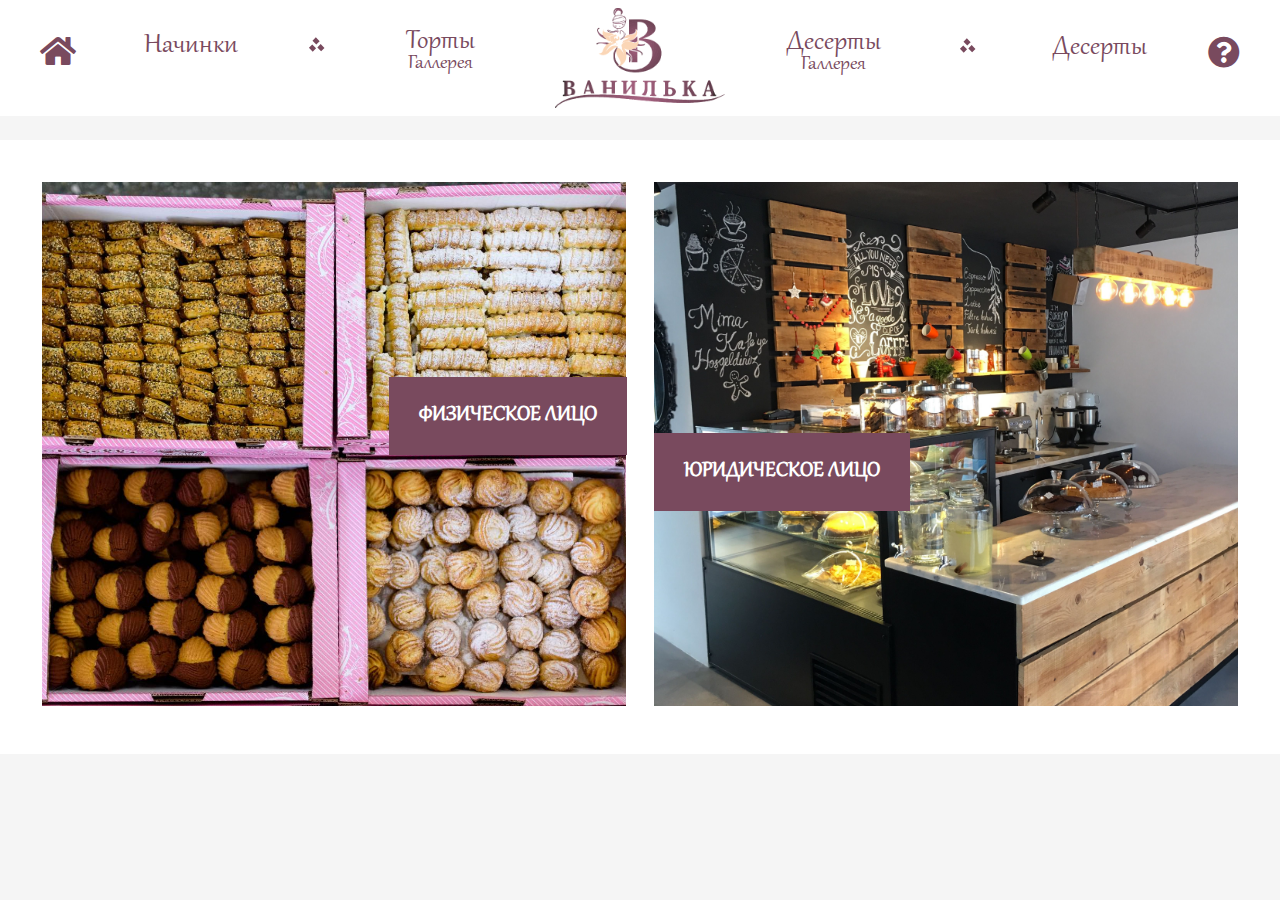
==== choose__user__role.html @ 47d2181e "initial" ====
<!DOCTYPE html>
<html lang="en">
<head>
    <meta charset="UTF-8">
    <meta http-equiv="X-UA-Compatible" content="IE=edge,chrome=1" />
    <meta name="viewport" content="width=device-width, initial-scale=1.0">
    <meta property="og:title" content="Кондитерская Ванилька"/>
    <meta property="og:image" content="" />
    <meta property="og:type" content="website" />
    <meta property="og:url" content="https://www.vanilka.by" />
    <meta name="keywords" content="Кондитерская Ванилька | Главная страница | Сладости, торты на заказ, корпоративные подарки">
    <meta name="description" content="Кондитерская Ванилька | Главная страница | Сладости, торты на заказ, корпоративные подарки">

    <title></title>
    <!--[if IE]><script src="//html5shiv.googlecode.com/svn/trunk/html5.js"></script><![endif]-->
    <!--[if lt IE 9]><script src="//css3-mediaqueries-js.googlecode.com/svn/trunk/css3-mediaqueries.js"></script><![endif]-->

    <link rel="shortcut icon" href="/img/favicon.png" type="image/png">
    <link type="text/css" rel="stylesheet" href="./css/libs.min.css" >
    <link type="text/css" rel="stylesheet" href="./css/main.css" >
</head>
<body>
    <nav class="navbar navbar-expand-lg navbar-light header__container-fluid d-flex justify-content-sm-center mb-4">
        <div class="container vnl__container">

            <div class="d-none d-lg-block w-100">
                <ul class="navbar-nav w-100">

                    <li class="nav-item col-auto p-0">
                        <a href="./index.html" class="btn btn-primary p-0 w-100" data-toggle="tooltip" data-placement="bottom" title="Главная страница">
                            <i class="fas fa-home fa-2x"></i>
                        </a>
                    </li>

                    <li class="nav-item col p-0">
                        <a href="./showcase__stuffing.html" class="btn btn-primary p-0 w-100">
                            <h2 class="d-none d-sm-inline-block header__item">Начинки<br>&nbsp;</h2>

                        </a>
                    </li>

                    <li class="nav-item col-auto p-0">
                        <span class=" icon icon__delimiter"></span>
                    </li>

                    <li class="nav-item col p-0">
                        <a href="./gallery__cakes.html" class="btn btn-primary p-0 w-100">
                            <span class="d-none d-lg-inline-block header__item"><h2 style="line-height: 15px">Торты</h2><h4>Галлерея</h4></span>
                            <h3 class="d-lg-none">Галлерея тортов</h3>
                        </a>
                    </li>

                </ul>
            </div>

            <a class="navbar-brand col-auto mx-auto p-0" href="index.html">
                <i class="icon icon__xl icon__logo_full"></i>
            </a>
            <button class="navbar-toggler position-absolute" style="top:40px" type="button" data-toggle="collapse" data-target="#navbarSupportedContent" aria-controls="navbarSupportedContent" aria-expanded="false" aria-label="Toggle navigation">
                <span class="navbar-toggler-icon"></span>
            </button>

            <div class="collapse navbar-collapse w-100" id="navbarSupportedContent">
                <ul class="navbar-nav w-100">
                    <li class="d-block d-lg-none nav-item">
                        <a class="btn btn-primary p-0 w-100 text-left" href="./index.html">
                            <h3>Главная страница</h3>
                        </a>
                    </li>
                    <li class="d-block d-lg-none nav-item">
                        <a class="btn btn-primary p-0 w-100 text-left" href="./showcase__stuffing.html">
                            <h3>Начинки</h3>
                        </a>
                    </li>
                    <li class="d-block d-lg-none nav-item">
                        <a class="btn btn-primary p-0 w-100 text-left" href="./gallery__cakes.html">
                            <h3>Галлерея тортов</h3>
                        </a>
                    </li>

                    <li class="nav-item col-lg p-0">
                        <a href="./gallery__dessert.html" class="btn btn-primary p-0 w-100 text-left text-lg-center">
                            <span class="d-none d-lg-inline-block header__item"><h2 style="line-height: 15px">Десерты</h2><h4>Галлерея</h4></span>
                            <h3 class="d-lg-none">Галлерея десертов</h3>
                        </a>
                    </li>
                    <li class="nav-item col-auto d-none d-lg-block">
                        <span class=" icon icon__delimiter"></span>
                    </li>
                    <li class="nav-item col-lg p-0">
                        <a href="./showcase__dessert.html" class="btn btn-primary p-0 w-100 text-left text-lg-center">
                            <h2 class="d-none d-lg-inline-block header__item">Десерты<br></h2>
                            <h3 class="d-lg-none">Десерты</h3>
                        </a>
                    </li>
                    <li class="nav-item col-lg-auto p-0">
                        <a href="#faq-modal-open" class="btn btn-primary p-0 w-100 text-left text-lg-center" data-toggle="tooltip" data-placement="bottom" title="Вопросы/Ответы">
                            <i class="d-none d-lg-inline-block fas fa-question-circle fa-2x"></i> <h3 class="d-lg-none">Вопросы и ответы</h3>
                        </a>
                    </li>
                </ul>
            </div>

        </div>
    </nav>
    <div class="choose-role__wrapper">
        <a href="#" class="choose-role__button choose-role__individual">
            <span class="choose-role__label">
                Физическое лицо
            </span>
        </a>
        <a href="#" class="choose-role__button choose-role__entity">
            <span class="choose-role__label">
                Юридическое лицо
            </span>
        </a>
    </div>
</body>
</html>
---- css/libs.min.css ----
@import url(../libs/ion.rangeSlider/ion.rangeSlider.css);@import url(../libs/ion.rangeSlider/ion.rangeSlider.skinFlat.css);@import url(../libs/fontawesome/css/all.css);@import url(../libs/bootstrap/css/bootstrap.min.css);@import url(../libs/animate/animate.css);@import url(../libs/image-picker/image-picker.css);@import url(../libs/ekko-lightbox/ekko-lightbox.css);@import url(../libs/fastselect/fastselect.css);@import url(../libs/tetragon/tetragon.css);@import url(../libs/iziModal/iziModal.css);
/*# sourceMappingURL=[data-uri] */
---- css/main.css ----
@charset "UTF-8";
@font-face {
    font-family: Gabriola;
    src: url(../fonts/11053.ttf);
    font-weight: 400;
    font-style: normal;
}

body,
html {
    font-size: 16px;
    font-family: Calibri, sans-serif;
    font-weight: 300;
    background: #f5f5f5;
    min-height: 100%;
    display: flex;
    flex-direction: column;
    font-display: fallback;
}

.custom-checkbox .custom-control-input:checked ~ .custom-control-label:before,
.custom-radio .custom-control-input:checked ~ .custom-control-label:before {
    background-color: #7094a5;
}

.breadcrumb-item.active,
.breadcrumb-item > a,
.fstResultItem,
.h1,
.h2,
.h3,
.h4,
.h5,
.h6,
.nav-tags__item,
h1,
h2,
h3,
h4,
h5,
h6 {
    margin: 0;
    font-family: Gabriola, sans-serif;
    font-display: fallback;
}

.breadcrumb-item.active,
.breadcrumb-item > a {
    color: #794a5e;
}

.breadcrumb-item.active {
    padding: 2px;
}

.vnl__article,
.vnl__container {
    max-width: 1230px;
}

.vnl__content-wrapper {
    flex: 1 0 auto;
}

.vnl__article:not(.transparent) {
    background: #fff;
    margin-bottom: 30px;
}

.vnl__article.transparent {
    margin-bottom: 30px;
}

.tooltip-inner {
    background: #794a5e;
}

.sort__hide {
    transition: 0.3s linear;
    opacity: 0;
    display: none !important;
}

.sort__show {
    animation: a 0.3s linear;
}

@keyframes a {
    0% {
        opacity: 0;
    }
    to {
        opacity: 1;
    }
}

.vnl__banner-container {
    height: 400px;
}

.vnl__banner {
    overflow: hidden;
    max-height: 400px;
    object-fit: cover;
    display: block;
    width: 100%;
}

.vnl__banner-caption {
    padding: 15px 60% 15px 15px;
    position: absolute;
    left: 0;
    right: 0;
    top: 0;
    bottom: 0;
    display: flex !important;
    align-items: center;
    justify-content: center;
    background: rgba(34, 34, 34, 0.2);
}

.vnl__banner-content {
    padding: 30px;
    background: rgba(34, 34, 34, 0.2);
}

.vnl__banner-content > .btn {
    border-color: #fad5b5;
    color: #fad5b5;
}

.vnl__banner-content > .btn:hover {
    border-color: #f7ba85;
    color: #f7ba85;
}

.vnl__slider {
    padding: 0;
    margin-bottom: 30px;
}

.vnl__slider .carousel-item img {
    width: 1232px;
    max-width: 1232px;
    min-height: 400px;
    background: #fad5b5;
}

@media (max-width: 576px) {
    .vnl__banner-caption {
        padding: 15px 40% 15px 20%;
    }
}

.invalid-image-src {
    font-weight: 300;
    line-height: 2;
    text-align: center;
    width: 100%;
    height: auto;
    display: block;
    position: relative;
    font-size: 0;
}

.invalid-image-src:before {
    display: block;
    color: #794a5e;
    bottom: 0;
    position: relative;
}

.invalid-image-src:after,
.invalid-image-src:before {
    content: "" " " attr(alt);
    font-size: 100px;
    font-style: normal;
    font-family: Font Awesome\5 Free;
    background: #794a5e;
    top: 0;
    left: 0;
    height: 100%;
    width: 100%;
}

.invalid-image-src:after {
    color: #593745;
    display: flex;
    align-items: center;
    justify-content: space-evenly;
    position: absolute;
    z-index: 3;
    text-align: center;
}

@media (max-width: 578px) {
    .invalid-image-src:after {
        font-size: 25px;
    }
}

a {
    color: #949fa5;
}

a:visited {
    color: #794a5e;
}

.btn-link:active,
.btn-link:hover {
    color: #580000 !important;
}

.btn-primary {
    background: transparent;
    border: none;
    border-radius: 0;
    color: #794a5e;
    text-align: center;
}

.btn-primary:active {
    background-color: transparent !important;
    border-color: transparent !important;
}

.btn-primary:focus,
.btn-primary:hover {
    box-shadow: none;
    text-decoration: none;
}

.btn-primary:after {
    content: "";
    position: absolute;
    width: 100%;
    left: 0;
    bottom: -10px;
    opacity: 0;
    height: 3px;
    transition: all 0.3s linear;
    background: #794a5e;
}

.btn-primary:hover {
    background: transparent;
    text-decoration: none;
    border-radius: 0 !important;
    color: #794a5e;
}

.btn-primary:hover:after {
    width: 100%;
    opacity: 1;
    bottom: 0;
    background: 3px solid #794a5e;
}

.btn-success {
    background: #794a5e;
    color: #fff;
}

.btn-info {
    padding: 11px 12px;
    display: flex;
    align-items: center;
    justify-content: center;
    color: #fff !important;
    background: #794a5e;
    border: none;
    box-shadow: none;
    min-width: 44px;
    margin: 0 8px;
}

.btn-info:hover {
    box-shadow: none;
    background: #593745;
    opacity: 1 !important;
}

.btn-info.btn-circle {
    border-radius: 50%;
}

.nav-tags__item {
    position: relative;
    color: #794a5e;
    border-radius: 0 !important;
    font-size: 1.4rem;
    width: 100%;
    font-weight: bolder;
    padding: 0.4rem 2rem;
    border-bottom: 1px solid #f5f5f5;
}

.nav-tags__item_primary {
    height: 100%;
    display: flex;
    align-items: center;
    justify-content: center;
    font-size: 2rem;
}

.nav-tags__item:focus,
.nav-tags__item:hover {
    text-decoration: none;
}

.nav-tags__item:before {
    content: "#";
    margin-right: 5px;
}

.nav-tags__item:after {
    content: "";
    position: absolute;
    width: 100%;
    left: 0;
    bottom: -10px;
    opacity: 0;
    height: 3px;
    transition: all 0.3s linear;
    background: #794a5e;
}

.nav-tags__item:hover {
    text-decoration: none;
    border-radius: 0 !important;
}

.nav-tags__item:hover:after {
    width: 100%;
    opacity: 1;
    bottom: 0;
    background: 3px solid #794a5e;
}

.nav-tags__item.active {
    text-decoration: none;
    border-radius: 0 !important;
}

.nav-tags__item.active:after {
    content: "";
    position: absolute;
    opacity: 1;
    width: 100%;
    height: 3px;
    bottom: 0;
    background: 3px solid #794a5e;
}

.nav-tags__item.active:before {
    margin-right: 5px;
    content: "" !important;
    font-family: Font Awesome\5 Free;
    font-style: normal;
    font-weight: 900;
    font-size: 0.7rem;
}

.navbar__secondary .nav-tags__item {
    padding: 0.4rem 1rem;
    font-size: 1.2rem;
}

.btn-outline-info {
    color: #949fa5;
    background-color: transparent;
    background-image: none;
    border-color: #949fa5;
}

.btn-outline-info:hover {
    color: #f5f5f5;
    background-color: #949fa5;
    background-image: none;
    border-color: #78868e;
}

.btn-outline-primary {
    color: #794a5e;
    background-color: transparent;
    background-image: none;
    border-color: #794a5e;
}

.btn-outline-primary:hover {
    color: #f5f5f5;
    background-color: #794a5e;
    background-image: none;
    border-color: #593745;
}

.header__item {
    line-height: 22px;
}

.header__container-fluid {
    background: #fff;
}

.header__body {
    max-width: 1232px;
    width: 100%;
    margin: 0 auto;
    display: flex;
    flex-direction: row;
    justify-content: space-evenly;
    padding: 30px 30px 10px;
    flex-wrap: wrap-reverse;
}

.header__column_left,
.header__column_right {
    display: flex;
    flex-direction: row;
    justify-content: flex-end;
}

.header__column-stack {
    justify-content: space-between;
}

.header__column-stack .column__top {
    padding-top: 15px;
    display: flex;
    flex-direction: row;
    justify-content: space-evenly;
}

.header__logo {
    margin-top: -20px;
    display: flex;
    align-items: center;
    justify-content: center;
    min-width: 80px;
}

.logo {
    background: url(../img/logo.png) !important;
    background-size: cover !important;
    width: 100px;
    height: 100px;
}

.b-lazy {
    transition: opacity 0.5s ease-in-out;
    max-width: 100%;
}

.b-lazy.b-loaded {
    opacity: 1;
}

.lazy-hidden {
    opacity: 0.6;
}

.lazy-loaded {
    transition: opacity 0.3s;
    opacity: 1;
}

.product__thumb {
    overflow: hidden;
    height: 100%;
    min-height: 100px;
    min-width: 100px;
    object-fit: cover;
    transition: 0.3s linear;
}

.product__description {
    left: 0;
    margin-top: -20px;
    right: 0;
    padding: 0 15px;
    text-align: center;
    background: hsla(6, 100%, 96%, 0.6);
    position: absolute;
    bottom: 0;
}

.product__description > p {
    display: none;
    margin: 0;
}

.product__description.inset {
    position: absolute;
    bottom: 0;
    width: 100%;
    background: #ebedf0c4;
    text-align: center;
}

.vnl__showcase .product__thumb {
    height: 400px;
}

.vnl__article .stock {
    display: flex;
    flex-direction: row;
    width: 100%;
}

.vnl__article .stock__column {
    display: flex;
    flex-direction: column;
    width: 100%;
}

.vnl__article .stock .gallery__item,
.vnl__article .stock__product {
    display: flex;
    flex-direction: column;
    height: 100%;
    width: 100%;
    cursor: pointer;
    position: relative;
    text-decoration: none;
    color: #343435;
}

.vnl__article .stock .gallery__item:hover:after,
.vnl__article .stock__product:hover:after {
    display: flex;
    align-items: center;
    justify-content: center;
    content: "";
    position: absolute;
    font-size: 3rem;
    width: 100%;
    top: 0;
    left: 0;
    right: 0;
    bottom: 0;
    color: #794a5e;
    background: hsla(0, 0%, 96%, 0.4);
}

.navbar__primary,
.navbar__secondary {
    flex-wrap: wrap;
}

.category__content.single-item > .stock__product-container {
    flex: 100% !important;
    max-width: 100% !important;
}

.category__tag i {
    font-size: 1.3rem;
}

.vnl-card__wrapper > .card.border-success {
    border-color: #794a5e !important;
}

.vnl-card__wrapper > .card.border-success > .border-bottom {
    border-color: #794a5e;
}

.vnl-card__wrapper > .card.border-success > .card-img-top {
    position: relative;
}

.vnl-card__wrapper > .card.border-success > .card-img-top:after {
    position: absolute;
    content: "";
    top: 0;
    left: 0;
    right: 0;
    bottom: 0;
    z-index: 2;
    background: #f8f9fa;
}

.ekko-lightbox {
    background: rgba(0, 0, 0, 0.8);
}

.ekko-lightbox .modal-footer {
    display: block !important;
}

.vnl__modal .modal {
    background: hsla(0, 0%, 96%, 0.7);
}

.vnl__modal .modal-header {
    border-bottom: 1px solid #e8e8e8 !important;
    min-height: 150px;
}

.vnl__modal .modal-dialog {
    max-width: 1230px !important;
    border-radius: 0;
    padding-top: 0;
    margin-top: 0;
    margin-bottom: 0;
    padding-bottom: 0;
    height: 100%;
}

.vnl__modal .modal-content {
    overflow: auto;
    border-radius: 0;
    height: 100%;
    border: none;
}

.modal-backdrop {
    background: transparent;
}

.modal-open {
    overflow: hidden !important;
    height: 100vh;
    padding: 0 !important;
}

.skit-modal_2 {
    display: none;
    position: fixed;
    z-index: 1;
    left: 0;
    top: 0;
    width: 100%;
    height: 100%;
    overflow: auto;
    background-color: #000;
    background-color: rgba(0, 0, 0, 0.4);
    padding: 2px 16px;
    background-color: #5cb85c;
    color: #fff;
}

.skit-modal_2__content {
    position: relative;
    background-color: #fefefe;
    margin: auto;
    padding: 0;
    border: 1px solid #888;
    width: 80%;
    box-shadow: 0 4px 8px 0 rgba(0, 0, 0, 0.2), 0 6px 20px 0 rgba(0, 0, 0, 0.19);
    animation-name: b;
    animation-duration: 0.4s;
}

.skit-modal_2__close {
    color: #aaa;
    float: right;
    font-size: 28px;
    font-weight: 700;
}

.skit-modal_2__close:focus,
.skit-modal_2__close:hover {
    color: #000;
    text-decoration: none;
    cursor: pointer;
}

.skit-modal_2__body {
    padding: 2px 16px;
}

.skit-modal_2__footer {
    padding: 2px 16px;
    background-color: #5cb85c;
    color: #fff;
}

.skit-modal {
    position: fixed;
    top: 0;
    right: 0;
    bottom: 0;
    left: 0;
    background: rgba(0, 0, 0, 0.5);
    z-index: 4;
    opacity: 0;
    transition: opacity 0.2s ease-in;
    pointer-events: none;
    margin: 0;
    padding: 0;
}

.skit__iziModal.person-modal {
    max-width: 400px !important;
}

.skit__iziModal.person-modal:target {
    opacity: 1;
    pointer-events: auto;
    overflow-y: auto;
}

.skit__iziModal.person-modal__dialog {
    position: relative;
    width: auto;
    margin: 10px auto;
    max-width: 1000px;
}

.skit__iziModal.person-modal__content {
    position: relative;
    display: -ms-flexbox;
    display: flex;
    -ms-flex-direction: column;
    flex-direction: column;
    background-color: #fff;
    background-clip: padding-box;
    border-radius: 0.3rem;
    outline: 0;
}

.skit__iziModal.person-modal__header {
    display: -ms-flexbox;
    display: flex;
    -ms-flex-align: center;
    align-items: center;
    -ms-flex-pack: justify;
    justify-content: space-between;
    padding: 15px;
    border-bottom: 1px solid #eceeef;
}

.skit__iziModal.person-modal__title {
    margin-top: 0;
    margin-bottom: 0;
    line-height: 1.5;
    font-size: 1.25rem;
    font-weight: 500;
}

.skit__iziModal.person-modal-body {
    position: relative;
    -ms-flex: 1 1 auto;
    flex: 1 1 auto;
    padding: 15px;
    overflow: auto;
}

.skit__iziModal.person-modal-body .close {
    float: right;
    font-family: sans-serif;
    font-size: 24px;
    font-weight: 700;
    line-height: 1;
    color: #000;
    text-shadow: 0 1px 0 #fff;
    opacity: 0.5;
    text-decoration: none;
}

.skit__iziModal.person-modal-body .close:focus,
.skit__iziModal.person-modal-body .close:hover {
    color: #000;
    text-decoration: none;
    cursor: pointer;
    opacity: 0.75;
}

@media (min-width: 768px) {
    .skit-modal__content {
        box-shadow: 0 5px 15px rgba(0, 0, 0, 0.5);
    }
}

@keyframes b {
    0% {
        top: -300px;
        opacity: 0;
    }
    to {
        top: 0;
        opacity: 1;
    }
}

.vnl__image {
    width: 100%;
    object-fit: cover;
    overflow: hidden;
    cursor: pointer;
    position: relative;
    display: block;
}

.vnl__image:hover:after {
    content: "\f06e";
    padding: 40%;
    position: absolute;
    font-size: 3rem;
    text-align: center;
    font-family: Font Awesome\5 Free;
    width: 100%;
    height: 100%;
    top: 0;
    left: 0;
    right: 0;
    bottom: 0;
    color: #794a5e;
    background: hsla(0, 0%, 96%, 0.4);
}

.image_picker_selector {
    display: flex;
    flex-direction: row;
}

.image_picker_selector > li {
    display: block;
    float: none;
    width: 100%;
    margin: 0 !important;
}

.thumbnail {
    padding: 2px !important;
    background: none !important;
    border: none !important;
}

.thumbnail .image_picker_image {
    width: 100%;
    height: 120px;
    border: 2px solid #794a5e;
}

.thumbnail.selected {
    position: relative;
}

.thumbnail.selected:before {
    color: #794a5e;
    content: "";
    z-index: 2;
    position: absolute;
    top: 3px;
    left: 7px;
    font-family: Font Awesome\5 Free;
}

.thumbnail.selected:after {
    content: "";
    color: #794a5e;
    position: absolute;
    top: 2px;
    left: 2px;
    border: 30px solid transparent;
    border-left: 30px solid #adff2f;
    border-top: 30px solid #adff2f;
}

.thumbnail.selected .image_picker_image {
    border: 2px solid #adff2f;
}

.fstMultipleMode .fstControls {
    padding: 0.5em 0.5em 0;
    width: 100%;
}

.fstQueryInput {
    margin: 0 !important;
    width: 3em;
    position: relative;
    display: block;
    cursor: pointer;
}

.fstQueryInput:empty {
    content: "ещё";
    text-decoration: underline;
    color: #d3d3d3;
}

.fstElement {
    width: 100%;
    font-size: 0.9rem;
    border: none;
    border-bottom: 1px solid #794a5e;
}

.fstElement .fstChoiceItem {
    padding-top: 2px;
    padding-bottom: 2px;
    border-radius: 25px;
    border: 1px solid #794a5e;
    background-color: transparent;
    color: #343434;
    margin-bottom: 0;
    margin-top: 8px;
}

.fstElement .fstResultItem.fstSelected {
    background: transparent;
    border-color: #794a5e;
    color: #794a5e;
}

.fstElement .fstChoiceRemove {
    color: #343434;
    left: 2px;
    border-right: 1px solid #a9a9a9;
    width: 1em;
}

.product-review {
    overflow: auto;
}

.product-review__min-height {
    min-height: 300px;
}

.product-review__name {
    font-family: Gabriola, sans-serif;
    margin: 0 0 15px;
    text-align: right;
    font-weight: bolder;
    font-size: 2rem;
}

.product-review__description {
    font-family: Calibri;
    font-weight: 300;
    line-height: 30px;
    margin-bottom: 15px;
    text-align: justify;
    font-size: 1.2rem;
}

.product-review__thumb > .col-12 > .vnl__image {
    box-shadow: inset 0 0 10px 1px #8a2be2;
    border-radius: 5px;
    height: 400px;
    border-bottom: 3px solid #794a5e;
}

.product-review__mini-gallery {
    margin-top: 2px;
    margin-bottom: 30px;
}

.product-review__mini-gallery > .col-3 {
    padding: 2px;
}

.product-review__mini-gallery > .col-3:first-child {
    padding-left: 15px;
}

.product-review__mini-gallery > .col-3:last-child {
    padding-right: 15px;
}

.product-review__mini-gallery > .col-3 > .vnl__image {
    height: 120px;
    border-radius: 2px;
    border-bottom: 3px solid #794a5e;
}

#breakpoint__container {
    display: flex;
    align-items: flex-end;
    min-height: 80px;
    position: relative;
    margin: 0 2.26409% -30px;
}

.breakpoint {
    position: absolute;
    padding-bottom: 8px;
    padding-left: 9px;
    margin-left: -49px;
}

.breakpoint__line {
    position: absolute;
    display: block;
    bottom: 0;
    left: 0;
    width: 10px;
    height: 20px;
    border-left: 1px solid #f5f5f5;
    border-top: 1px solid #f5f5f5;
}

.active .breakpoint__line {
    border-color: #794a5e !important;
}

.breakpoint span {
    white-space: nowrap;
    font-size: 14px;
}

.breakpoint.revert {
    margin-left: -107px !important;
    padding-left: 0;
    padding-right: 2px;
}

.breakpoint.revert .breakpoint__line {
    left: unset;
    right: -10px;
    border-left: none;
    border-right: 1px solid #f5f5f5;
}

.range__caption {
    width: 100%;
    margin-bottom: 1em;
    border: none;
    border-bottom: 1px solid #f5f5f5;
}

.range__count,
.range__ration-count {
    border: 1px solid #f5f5f5;
    padding: 0.25rem 0;
    font-size: 14px;
    width: 100%;
    text-align: center;
}

.irs-hidden-input {
    display: none !important;
}

.icon {
    background-position: 50%;
    background-size: cover;
    width: 20px;
    height: 20px;
    display: block;
}

.icon,
.icon__logo {
    background-repeat: no-repeat;
    margin: 0 auto;
}

.icon__logo {
    background-image: url(../img/logo.png);
    width: 40px;
    height: 40px;
}

.icon__logo_full {
    background-image: url(../img/logo_full.png);
    width: 80%;
    height: 100%;
}

.icon__delimiter,
.icon__logo_full {
    background-repeat: no-repeat;
    margin: 0 auto;
}

.icon__delimiter {
    background-image: url(../img/delimitter.svg);
}

.icon__cake_four-levels,
.icon__cake_three-levels,
.icon__cake_two-levels {
    background-size: unset !important;
    background-image: url(../img/cake-level.png);
    background-repeat: no-repeat;
    margin: 0 auto;
}

.icon__cake_two-levels {
    background-position: 0 0;
}

.breakpoint.active .icon__cake_two-levels {
    background-position: 0 -36px;
}

.icon__cake_three-levels {
    height: 28px !important;
    background-position: -22px 0;
}

.breakpoint.active .icon__cake_three-levels {
    background-position: -22px -29px;
}

.icon__cake_four-levels {
    height: 36px !important;
    background-position: -47px 0;
}

.breakpoint.active .icon__cake_four-levels {
    background-position: -47px -37px;
}

.icon__xl {
    width: 170px;
    height: 100px;
}

.vnl__footer-wrapper {
    flex: 0 0 auto;
}

.vnl__footer {
    margin-top: 30px;
    padding: 30px;
    background: #fff;
    display: flex;
    flex-direction: row;
}

.vnl__footer .footer__column {
    display: flex;
    flex-direction: column;
}

.vnl__footer .footer__contact-us {
    display: flex;
    flex-direction: row;
}

.vnl__footer .footer__org-info {
    margin: 0 auto;
    padding-top: 15px;
    color: #000;
}

.accordion .btn-link {
    color: #000;
    font-size: 25px;
}

.accordion .card {
    border: none;
    border-radius: 0;
}

.accordion .card-body {
    font-size: 16px;
}

/*styles for choose__user__role.html*/
.choose-role__wrapper {
    display: flex;
    justify-content: space-between;
    height: 614px;
    width: 100%;
    background: white;
    padding: 30px;
}

.choose-role__button {
    display: flex;
    flex-direction: column;
    align-items: flex-start;
    justify-content: center;
    height: calc(100% - 6px);
    width: calc(50% - 2px);
    border: 12px solid white;
    padding: 5px 0;
    text-decoration: none !important;
    transition: border 0.3s;
}

.choose-role__button:hover {
    border: 0 solid white;
}

.choose-role__individual {
    background: url("../img/UserRoles/individual.jpg") no-repeat center;
    background-size: cover;
}

.choose-role__entity {
    background: url("../img/UserRoles/entity.jpeg") no-repeat center;
    background-size: cover;
}

.choose-role__label {
    position: relative;
    color: white;
    font-weight: bold;
    font-size: 25px;
    background: #794a5e;
    padding: 20px 30px;
    font-family: Gabriola, sans-serif;
    text-transform: uppercase;
    transition: background 0.3s;
}

.choose-role__label:hover {
    background: #48242f;
}

.choose-role__individual > span {
    align-self: flex-end;
    bottom: 28px;
    left: 1px;
}

.choose-role__entity > span {
    top: 28px;
}

@media (max-width: 766px) {
    .choose-role__wrapper {
        flex-direction: column;
        height: 1228px;
    }

    .choose-role__button {
        width: calc(100% - 10px);
    }
}



/*styles for entity.html*/
.entity-page__wrapper{
    display: flex;
    flex-direction: column;
}

.entity-page__navigation{
    padding: 10px;
}

.entity-page__navigation__link{
    font-family: Gabriola, sans-serif;
    font-size: 20px;
    color: #915570;
}

.entity-page__page-name__wrapper{
    display: flex;
    justify-content: center;
}

.entity-page__page-name{
    font-family: Gabriola, sans-serif;
    font-size: 40px;
    color: #915570;
}

.entity-page__description__wrapper{
    display: flex;
    justify-content: center;
    width: 100%;
    padding: 0 10%;
}

.entity-page__tables__wrapper{
    padding: 10px 5%;
}

.entity-page__table__wrapper{
    display: grid;
    grid-template-columns: 330px calc(100% - 330px);
    grid-template-rows: auto;
    justify-content: flex-end;
    align-items: flex-start;
}

.entity-page__not-last-element{
}

.tables__table-button{
    grid-column: 1/2;
    grid-row: 1/3;
    margin-right: 10px;
    border: 8px solid transparent;
    transition: border .5s;
    max-width: 330px;
}

.table__image-content{
    height: 100%;
    width: 100%;
}

.tables__table-button:hover {
    border: 0 solid transparent;
}

.btn-primary:after{
    background: none;
}

.tables__table__details-wrapper{
    grid-column: 2/3;
    grid-row: 2/3;
    display: flex;
    flex-direction: column;
}

.table-details__name {
    grid-column: 2/3;
    grid-row: 1/2;
    align-self: flex-end;
}

.table-details__divider{
    width: 100%;
    margin: 3px 0;
}

.tables__divider{
    height: 2px;
    background-color: #915570;
}

.table-details__description{
    margin-bottom: 2px;
}

.modal-component__opened {
    background: transparent;
    min-width: 70%;
}



.modal-header__custom{
    position: relative;
    border-bottom: none;
    padding: 0;
    background: transparent;
}

.modal-header__custom > img {
    max-height: 100%;
    max-width: 100%;
}

.modal-header__custom > .close {
    position: absolute;
    top: 10px;
    right: 10px;
}

.fade{
    background-color: rgba(0,0,0,0.4);
}

.modal-open {
    overflow-y: auto !important;
}

@media (max-width: 766px) {
    .entity-page__table__wrapper {
        grid-template-columns: 100%;
        grid-template-rows: 50px auto auto;
    }

    .tables__table-button {
        grid-column: 1/2;
        grid-row: 2/3;
        max-width: 100%;
    }

    .table-details__name {
        grid-column: 1/2;
        grid-row: 1/2;
        justify-self: center;
        align-self: flex-end;
        font-family: Gabriola, sans-serif;
        font-size: 30px;
        color: #915570;
        font-weight: bold;
    }


    .tables__table__details-wrapper {
        grid-column: 1/2;
        grid-row: 3/4;
    }
}



/*# sourceMappingURL=[data-uri] */
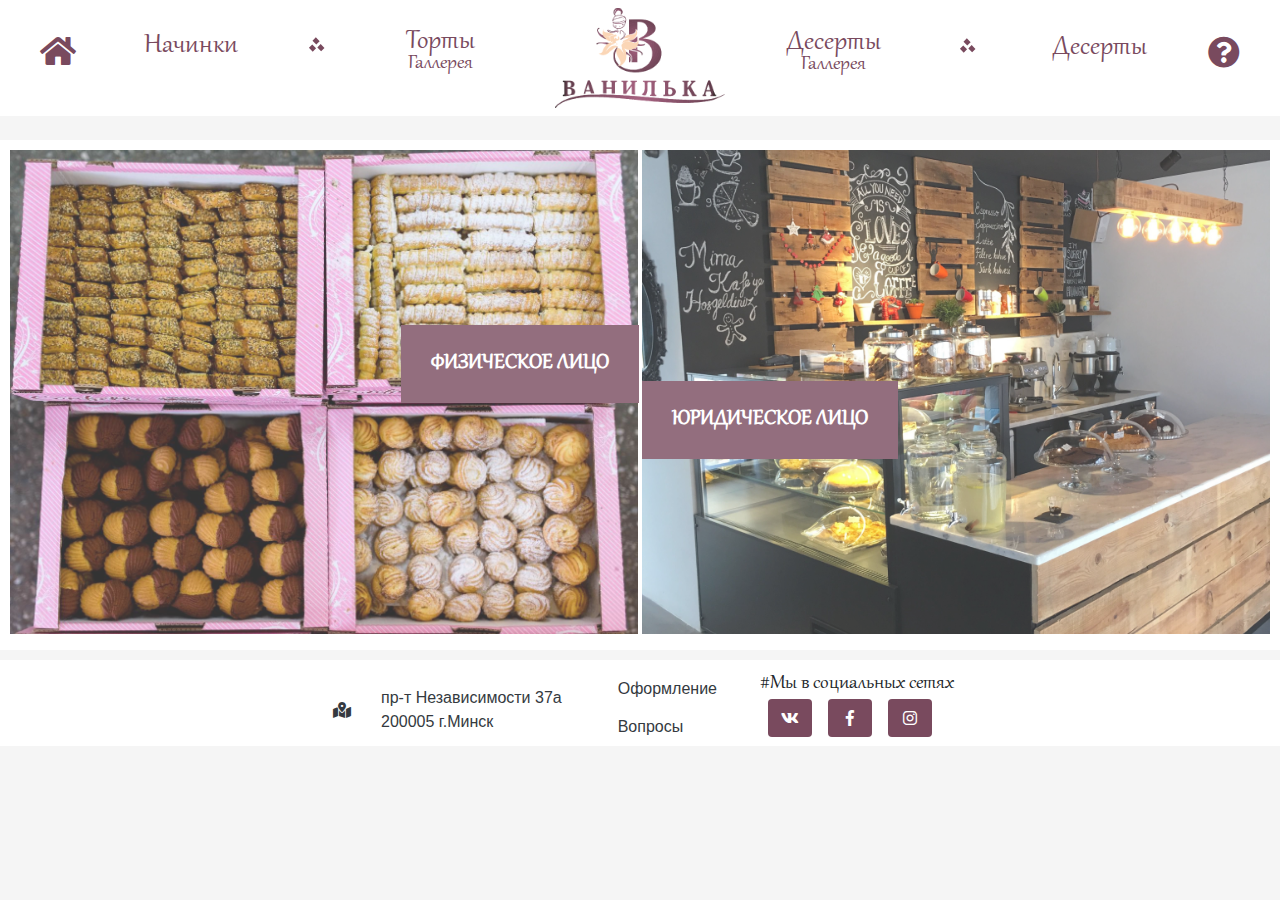
==== commit ce51f83d: "Add footer to entity__page.html Add footer to choose__user__role.html" ====
--- a/choose__user__role.html
+++ b/choose__user__role.html
@@ -115,5 +115,54 @@
             </span>
         </a>
     </div>
+
+    <div class="vnl__footer container-fluid footer-component-choose-page">
+        <div class="footer__column">
+            <div class="row footer-component-choose-page">
+                <div class="col choose-user-role__element">
+                    <div class="footer__org-info choose-role__footer">
+                        <div class="row">
+                            <div class="col choose-user-role__element p-0">
+                                <a class="btn btn-link text-dark py-0" href="https://goo.gl/maps/HQuajyDebbo">
+                                    <div class="row flex-nowrap choose-page__footer__info">
+                                        <div class="col-auto d-flex align-items-center">
+                                            <i class="fas fa-map-marked-alt"></i>
+                                        </div>
+                                        <div class="col text-left">
+                                            пр-т Независимости 37а<br> 200005 г.Минск
+                                        </div>
+                                    </div>
+                                </a>
+                            </div>
+                        </div>
+                    </div>
+                </div>
+                <div class="col choose-user-role__element">
+                    <a href="#" class="btn btn-link d-block text-dark text-left" data-izimodal-open="#decorate-modal-open" data-izimodal-zindex="20000" data-izimodal-preventclose="">Оформление</a>
+                    <a href="#" class="btn btn-link d-block text-dark text-left" data-izimodal-open="#faq-modal-open" data-izimodal-zindex="20000" data-izimodal-preventclose="">Вопросы</a>
+                </div>
+                <div class="col choose-user-role__element choose-user-role__footer__about-us">
+                    <h4>#Мы в социальных сетях</h4>
+                    <div class="footer__contact-us">
+                        <a href="https://vk.com/id5417160" class="btn btn-info">
+                            <i class="fab fa-vk"></i>
+                        </a>
+                        <!--<button class="btn btn-info">
+                            <i class="fab fa-twitter"></i>
+                        </button>-->
+                        <a href="https://www.facebook.com/vanilka.by/" class="btn btn-info">
+                            <i class="fab fa-facebook-f"></i>
+                        </a>
+                        <!--<button class="btn btn-info">
+                            <i class="fab fa-viber"></i>
+                        </button>-->
+                        <a href="https://www.instagram.com/vanilka.by/?hl=ru" class="btn btn-info">
+                            <i class="fab fa-instagram"></i>
+                        </a>
+                    </div>
+                </div>
+            </div>
+        </div>
+    </div>
 </body>
 </html>--- a/css/main.css
+++ b/css/main.css
@@ -945,6 +945,11 @@
     border-bottom: 3px solid #794a5e;
 }
 
+.choose-user-role__footer__about-us{
+    width: auto;
+    min-width: 230px;
+}
+
 .product-review__mini-gallery {
     margin-top: 2px;
     margin-bottom: 30px;
@@ -1129,6 +1134,10 @@
     flex-direction: column;
 }
 
+.footer__column{
+    width: 100%;
+}
+
 .vnl__footer .footer__contact-us {
     display: flex;
     flex-direction: row;
@@ -1158,10 +1167,10 @@
 .choose-role__wrapper {
     display: flex;
     justify-content: space-between;
-    height: 614px;
+    height: 510px;
     width: 100%;
     background: white;
-    padding: 30px;
+    padding: 10px;
 }
 
 .choose-role__button {
@@ -1171,14 +1180,14 @@
     justify-content: center;
     height: calc(100% - 6px);
     width: calc(50% - 2px);
-    border: 12px solid white;
     padding: 5px 0;
     text-decoration: none !important;
-    transition: border 0.3s;
+    opacity: 0.8;
+    transition: opacity 0.3s;
 }
 
 .choose-role__button:hover {
-    border: 0 solid white;
+    opacity: 1;
 }
 
 .choose-role__individual {
@@ -1392,5 +1401,28 @@
 }
 
 
+/*styles for footer on choose__user__role.html*/
+.choose-role__footer{
+    display: flex;
+    flex-direction: row !important;
+}
+
+.choose-user-role__element {
+    flex-grow: inherit;
+}
+
+.footer-component-choose-page{
+    display: flex;
+    flex-direction: row;
+    justify-content: center;
+    margin: 10px 0 0 0;
+    padding: 0
+}
+
+.choose-page__footer__info{
+    margin: 0;
+}
+
+
 
 /*# sourceMappingURL=[data-uri] */
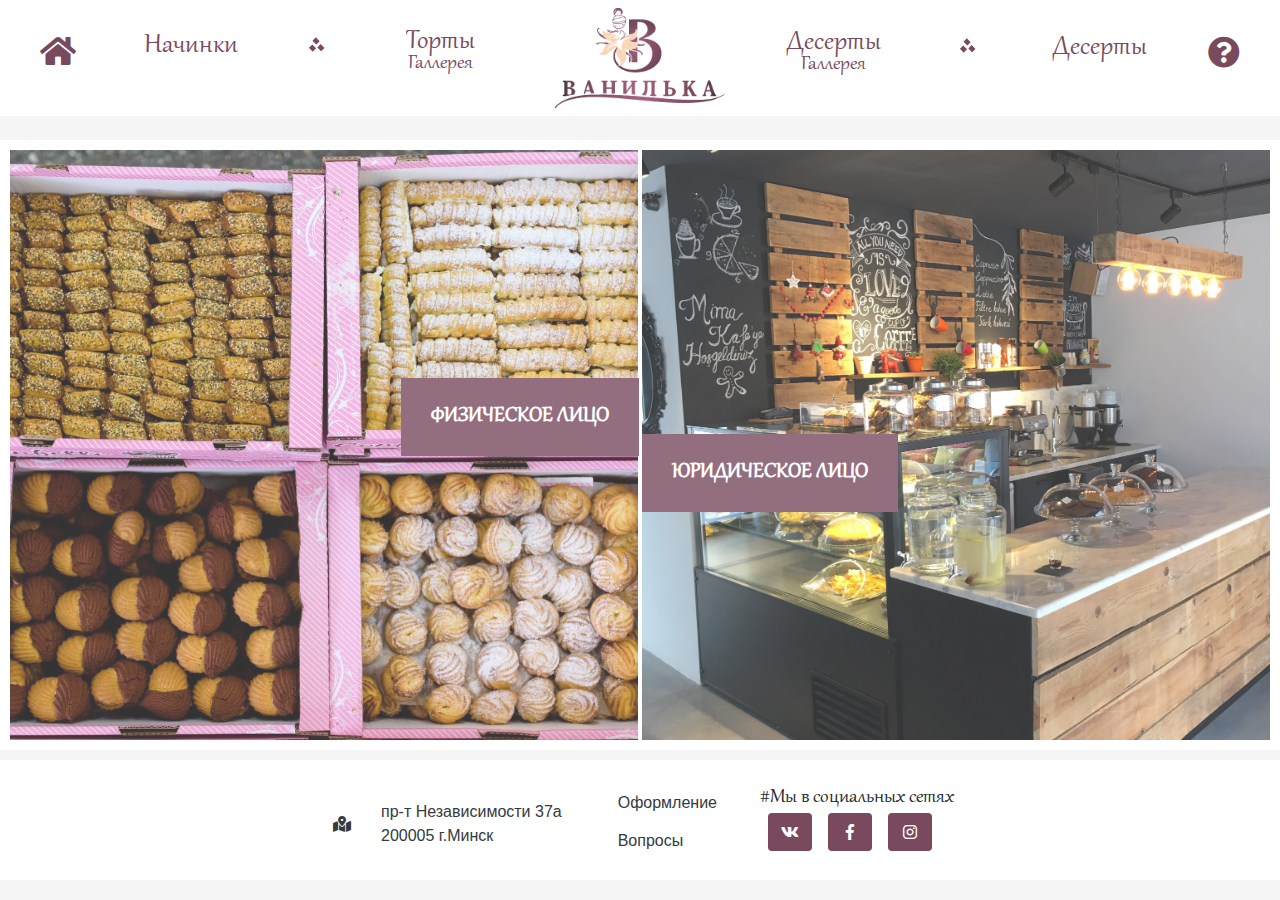
==== commit a8e18ea8: "Fix footer location at choose__user__role page" ====
--- a/choose__user__role.html
+++ b/choose__user__role.html
@@ -20,6 +20,7 @@
     <link type="text/css" rel="stylesheet" href="./css/main.css" >
 </head>
 <body>
+<div class="choose-role-page__wrapper">
     <nav class="navbar navbar-expand-lg navbar-light header__container-fluid d-flex justify-content-sm-center mb-4">
         <div class="container vnl__container">
 
@@ -116,8 +117,9 @@
         </a>
     </div>
 
+    <div class="footer-component-choose-page__wrapper">
     <div class="vnl__footer container-fluid footer-component-choose-page">
-        <div class="footer__column">
+        <div class="footer__column choose-page__footer-second-wrapper">
             <div class="row footer-component-choose-page">
                 <div class="col choose-user-role__element">
                     <div class="footer__org-info choose-role__footer">
@@ -164,5 +166,7 @@
             </div>
         </div>
     </div>
+    </div>
+</div>
 </body>
 </html>--- a/css/main.css
+++ b/css/main.css
@@ -1164,10 +1164,18 @@
 }
 
 /*styles for choose__user__role.html*/
+.choose-role-page__wrapper{
+    display: flex;
+    flex-direction: column;
+    height: 100vh;
+    min-height: 755px;
+}
+
 .choose-role__wrapper {
     display: flex;
     justify-content: space-between;
-    height: 510px;
+    min-height: calc(100vh - 290px);
+    height: 480px;
     width: 100%;
     background: white;
     padding: 10px;
@@ -1178,7 +1186,7 @@
     flex-direction: column;
     align-items: flex-start;
     justify-content: center;
-    height: calc(100% - 6px);
+    min-height: calc(100% - 6px);
     width: calc(50% - 2px);
     padding: 5px 0;
     text-decoration: none !important;
@@ -1226,6 +1234,16 @@
     top: 28px;
 }
 
+.footer-component-choose-page__wrapper{
+    display: flex;
+    flex:1;
+    flex-direction: row;
+}
+
+.choose-page__footer-second-wrapper {
+    justify-content: flex-end;
+}
+
 @media (max-width: 766px) {
     .choose-role__wrapper {
         flex-direction: column;
@@ -1234,6 +1252,7 @@
 
     .choose-role__button {
         width: calc(100% - 10px);
+        margin-top: 10px;
     }
 }
 
@@ -1247,6 +1266,11 @@
 
 .entity-page__navigation{
     padding: 10px;
+}
+
+.entity-page__footer-column {
+    flex-grow: initial;
+
 }
 
 .entity-page__navigation__link{
@@ -1275,6 +1299,7 @@
 
 .entity-page__tables__wrapper{
     padding: 10px 5%;
+    min-height: calc(100vh - 470px);
 }
 
 .entity-page__table__wrapper{
@@ -1368,6 +1393,12 @@
 
 .modal-open {
     overflow-y: auto !important;
+}
+
+.footer-component__content-wrapper{
+    width: 100%;
+    display: flex;
+    justify-content: center;
 }
 
 @media (max-width: 766px) {
@@ -1413,9 +1444,10 @@
 
 .footer-component-choose-page{
     display: flex;
+    justify-self: flex-end;
     flex-direction: row;
     justify-content: center;
-    margin: 10px 0 0 0;
+    margin: 10px 0 20px 0;
     padding: 0
 }
 
